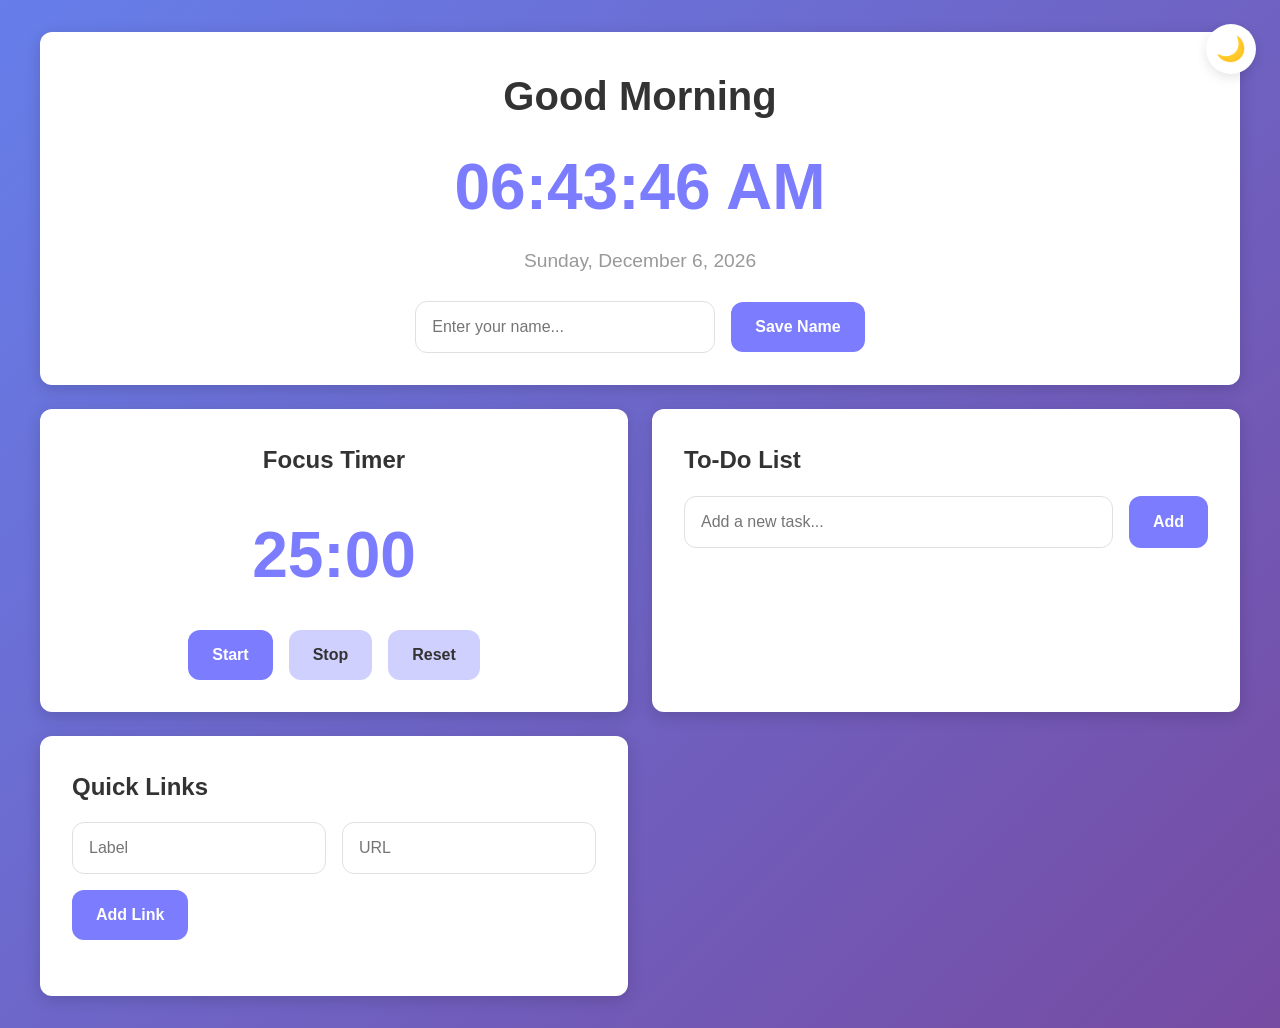
==== index.html @ 29ca8d80 ".config.kiro app.js index.html styles.css" ====
<!DOCTYPE html>
<html lang="en">
<head>
    <meta charset="UTF-8">
    <meta name="viewport" content="width=device-width, initial-scale=1.0">
    <title>Life Dashboard</title>
    <link rel="stylesheet" href="styles.css">
</head>
<body>
    <button id="theme-toggle" class="theme-toggle" aria-label="Toggle theme">
        <span class="theme-icon">🌙</span>
    </button>
    <div class="dashboard">
        <!-- Greeting Widget -->
        <section class="widget greeting-widget">
            <div class="greeting-header">
                <div id="greeting-text"></div>
                <button id="edit-name-btn" class="edit-name-btn hidden" title="Edit name">✏️</button>
            </div>
            <div id="current-time"></div>
            <div id="current-date"></div>
            <div class="name-input-container" id="name-input-container">
                <input type="text" id="name-input" placeholder="Enter your name...">
                <button id="save-name-btn">Save Name</button>
            </div>
        </section>

        <!-- Focus Timer Widget -->
        <section class="widget timer-widget">
            <h2>Focus Timer</h2>
            <div id="timer-display">25:00</div>
            <div class="timer-controls">
                <button id="timer-start">Start</button>
                <button id="timer-stop">Stop</button>
                <button id="timer-reset">Reset</button>
            </div>
            <div id="timer-complete" class="hidden">Session Complete!</div>
        </section>

        <!-- To-Do List Widget -->
        <section class="widget todo-widget">
            <h2>To-Do List</h2>
            <form id="todo-form">
                <input type="text" id="todo-input" placeholder="Add a new task...">
                <button type="submit">Add</button>
            </form>
            <ul id="todo-list"></ul>
        </section>

        <!-- Quick Links Widget -->
        <section class="widget links-widget">
            <h2>Quick Links</h2>
            <form id="links-form">
                <input type="text" id="link-label" placeholder="Label">
                <input type="text" id="link-url" placeholder="URL">
                <button type="submit">Add Link</button>
            </form>
            <div id="links-container"></div>
        </section>
    </div>
    <script src="app.js"></script>
</body>
</html>
---- styles.css ----
/* CSS Reset and Base Styles */
* {
    margin: 0;
    padding: 0;
    box-sizing: border-box;
}

/* CSS Variables for colors and spacing */
:root {
    --primary-color: #7c7cff;
    --background: #cf0707;
    --widget-bg: #ffffff;
    --text-primary: #333333;
    --text-secondary: #999999;
    --border-color: #e0e0e0;
    --success: #4caf50;
    --danger: #ff6b6b;
    --shadow: rgba(0, 0, 0, 0.1);
    --gradient-start: #667eea;
    --gradient-end: #764ba2;
    
    --spacing-xs: 0.5rem;
    --spacing-sm: 1rem;
    --spacing-md: 1.5rem;
    --spacing-lg: 2rem;
    
    --border-radius: 12px;
    --transition: all 0.3s ease;
}

/* Dark mode variables */
body.dark-mode {
    --primary-color: #9d9dff;
    --background: #1a1a2e;
    --widget-bg: #16213e;
    --text-primary: #eaeaea;
    --text-secondary: #a0a0a0;
    --border-color: #2a2a4e;
    --success: #66bb6a;
    --danger: #ff8a80;
    --shadow: rgba(0, 0, 0, 0.3);
    --gradient-start: #0f0c29;
    --gradient-end: #302b63;
}

body {
    font-family: -apple-system, BlinkMacSystemFont, 'Segoe UI', Roboto, Oxygen, Ubuntu, Cantarell, sans-serif;
    background: linear-gradient(135deg, var(--gradient-start) 0%, var(--gradient-end) 100%);
    color: var(--text-primary);
    line-height: 1.6;
    padding: var(--spacing-lg);
    min-height: 100vh;
    transition: var(--transition);
}

/* Grid Layout for widget positioning */
.dashboard {
    display: grid;
    grid-template-columns: repeat(2, 1fr);
    grid-template-rows: auto auto auto;
    gap: var(--spacing-md);
    max-width: 1200px;
    margin: 0 auto;
}

/* Greeting widget spans full width at top */
.greeting-widget {
    grid-column: 1 / -1;
}

/* Timer widget in bottom left */
.timer-widget {
    grid-column: 1;
    grid-row: 2;
}

/* Todo widget in bottom right */
.todo-widget {
    grid-column: 2;
    grid-row: 2;
}

/* Links widget below timer */
.links-widget {
    grid-column: 1;
    grid-row: 3;
}

/* Widget Card Styling */
.widget {
    background-color: var(--widget-bg);
    border: none;
    border-radius: var(--border-radius);
    padding: var(--spacing-lg);
    box-shadow: 0 4px 16px rgba(0, 0, 0, 0.15);
    transition: var(--transition);
}

.widget:hover {
    box-shadow: 0 6px 20px rgba(0, 0, 0, 0.2);
}

.widget h2 {
    font-size: 1.5rem;
    margin-bottom: var(--spacing-sm);
    color: var(--text-primary);
}

/* Greeting Widget Styles */
.greeting-widget {
    text-align: center;
}

.greeting-header {
    display: flex;
    align-items: center;
    justify-content: center;
    gap: var(--spacing-sm);
}

#greeting-text {
    font-size: 2.5rem;
    font-weight: 700;
    color: var(--text-primary);
    margin-bottom: var(--spacing-xs);
}

.edit-name-btn {
    background: none;
    border: none;
    font-size: 1.2rem;
    cursor: pointer;
    padding: 0.25rem 0.5rem;
    opacity: 0.6;
    transition: var(--transition);
    margin-bottom: var(--spacing-xs);
}

.edit-name-btn:hover {
    opacity: 1;
    transform: scale(1.1);
    background: none;
    box-shadow: none;
}

#current-time {
    font-size: 4rem;
    font-weight: 700;
    color: var(--primary-color);
    margin-bottom: var(--spacing-xs);
}

#current-date {
    font-size: 1.2rem;
    color: var(--text-secondary);
}

/* Name input styling */
.name-input-container {
    margin-top: var(--spacing-md);
    display: flex;
    gap: var(--spacing-sm);
    justify-content: center;
    align-items: center;
}

.name-input-container input {
    max-width: 300px;
}

.name-input-container button {
    padding: var(--spacing-sm) var(--spacing-md);
}

/* Theme toggle button */
.theme-toggle {
    position: fixed;
    top: var(--spacing-md);
    right: var(--spacing-md);
    width: 50px;
    height: 50px;
    border-radius: 50%;
    background-color: var(--widget-bg);
    border: none;
    box-shadow: 0 4px 12px var(--shadow);
    cursor: pointer;
    display: flex;
    align-items: center;
    justify-content: center;
    font-size: 1.5rem;
    transition: var(--transition);
    z-index: 1000;
}

.theme-toggle:hover {
    transform: scale(1.1) rotate(15deg);
    box-shadow: 0 6px 16px var(--shadow);
}

/* Focus Timer Widget Styles */
.timer-widget {
    text-align: center;
}

#timer-display {
    font-size: 4rem;
    font-weight: 700;
    color: var(--primary-color);
    margin: var(--spacing-md) 0;
}

.timer-controls {
    display: flex;
    gap: var(--spacing-sm);
    justify-content: center;
    margin-top: var(--spacing-md);
}

.timer-controls button {
    background-color: #d0d0ff;
    color: var(--text-primary);
    transition: var(--transition);
}

.timer-controls button:hover {
    background-color: var(--primary-color);
    color: white;
    transform: translateY(-2px);
    box-shadow: 0 4px 12px rgba(124, 124, 255, 0.3);
}

.timer-controls button:first-child {
    background-color: var(--primary-color);
    color: white;
}

.timer-controls button:first-child:hover {
    background-color: #6b6bdd;
    transform: translateY(-2px);
    box-shadow: 0 4px 12px rgba(124, 124, 255, 0.4);
}

#timer-complete {
    margin-top: var(--spacing-md);
    padding: var(--spacing-sm);
    background-color: var(--success);
    color: white;
    border-radius: var(--border-radius);
    font-weight: 600;
}

.hidden {
    display: none;
}

/* Form Styles */
form {
    display: flex;
    gap: var(--spacing-sm);
    margin-bottom: var(--spacing-md);
}

input[type="text"] {
    flex: 1;
    padding: var(--spacing-sm);
    border: 1px solid var(--border-color);
    border-radius: var(--border-radius);
    font-size: 1rem;
    transition: var(--transition);
}

input[type="text"]:focus {
    outline: none;
    border-color: var(--primary-color);
    box-shadow: 0 0 0 3px rgba(74, 144, 226, 0.1);
}

/* Button Styles */
button {
    padding: var(--spacing-sm) var(--spacing-md);
    background-color: var(--primary-color);
    color: white;
    border: none;
    border-radius: var(--border-radius);
    font-size: 1rem;
    cursor: pointer;
    transition: var(--transition);
    font-weight: 600;
}

button:hover {
    background-color: #6b6bdd;
    transform: translateY(-2px);
    box-shadow: 0 4px 12px rgba(124, 124, 255, 0.3);
}

button:active {
    transform: translateY(0);
}

button:focus {
    outline: none;
    box-shadow: 0 0 0 3px rgba(74, 144, 226, 0.3);
}

/* To-Do List Styles */
#todo-list {
    list-style: none;
}

.todo-item {
    display: flex;
    align-items: center;
    justify-content: space-between;
    gap: var(--spacing-sm);
    padding: var(--spacing-sm);
    border-bottom: 1px solid var(--border-color);
    transition: var(--transition);
}

.todo-item:hover {
    background-color: var(--background);
}

.todo-item:last-child {
    border-bottom: none;
}

.todo-text {
    flex: 1;
    word-break: break-word;
}

/* Task completion styling - strikethrough */
.todo-item.completed .todo-text {
    text-decoration: line-through;
    color: var(--text-secondary);
    opacity: 0.7;
}

.todo-buttons {
    display: flex;
    gap: var(--spacing-xs);
}

.todo-buttons button {
    padding: var(--spacing-xs) var(--spacing-sm);
    font-size: 0.875rem;
}

.todo-delete-btn {
    background-color: var(--danger);
}

.todo-delete-btn:hover {
    background-color: #ff5252;
}

.todo-complete-btn {
    background-color: var(--success);
}

.todo-complete-btn:hover {
    background-color: #45a049;
}

.todo-edit-btn {
    background-color: var(--text-secondary);
}

.todo-edit-btn:hover {
    background-color: #555555;
}

.todo-edit-input {
    flex: 1;
    padding: var(--spacing-xs);
    border: 1px solid var(--border-color);
    border-radius: var(--border-radius);
    font-size: 1rem;
}

.todo-save-btn {
    background-color: var(--success);
    padding: var(--spacing-xs) var(--spacing-sm);
    font-size: 0.875rem;
}

.todo-save-btn:hover {
    background-color: #45a049;
}

.todo-cancel-btn {
    background-color: var(--text-secondary);
    padding: var(--spacing-xs) var(--spacing-sm);
    font-size: 0.875rem;
}

.todo-cancel-btn:hover {
    background-color: #555555;
}

/* Quick Links Styles */
#links-form {
    flex-wrap: wrap;
}

#links-container {
    display: flex;
    flex-wrap: wrap;
    gap: var(--spacing-sm);
}

#links-container .link-item {
    display: flex;
    align-items: center;
    gap: var(--spacing-xs);
    padding: var(--spacing-sm);
    background-color: var(--primary-color);
    border: none;
    border-radius: var(--border-radius);
    transition: var(--transition);
    position: relative;
}

#links-container .link-item:hover {
    background-color: #6b6bdd;
}

#links-container .link-btn {
    background: none;
    color: white;
    padding: 0;
    font-weight: 600;
    flex: 1;
    text-align: left;
}

#links-container .link-btn:hover {
    background: none;
    transform: none;
    text-decoration: none;
}

#links-container .delete-link-btn {
    background-color: rgba(255, 255, 255, 0.2);
    padding: 0.25rem 0.5rem;
    font-size: 0.75rem;
    color: white;
}

#links-container .delete-link-btn:hover {
    background-color: rgba(255, 255, 255, 0.3);
}

/* Responsive Design - Tablet (481px - 768px) */
@media (max-width: 768px) {
    .dashboard {
        grid-template-columns: 1fr;
        grid-template-rows: auto;
        gap: var(--spacing-sm);
    }
    
    .greeting-widget {
        grid-column: 1;
    }
    
    .timer-widget {
        grid-column: 1;
        grid-row: auto;
    }
    
    .todo-widget {
        grid-column: 1;
        grid-row: auto;
    }
    
    .links-widget {
        grid-column: 1;
        grid-row: auto;
    }
    
    #greeting-text {
        font-size: 1.5rem;
    }
    
    #current-time {
        font-size: 2.5rem;
    }
    
    #timer-display {
        font-size: 2.5rem;
    }
}

/* Responsive Design - Mobile (320px - 480px) */
@media (max-width: 480px) {
    body {
        padding: var(--spacing-sm);
    }
    
    .dashboard {
        gap: var(--spacing-sm);
    }
    
    .widget {
        padding: var(--spacing-sm);
    }
    
    .widget h2 {
        font-size: 1.25rem;
    }
    
    #greeting-text {
        font-size: 1.25rem;
    }
    
    #current-time {
        font-size: 2rem;
    }
    
    #current-date {
        font-size: 1rem;
    }
    
    #timer-display {
        font-size: 2rem;
    }
    
    .timer-controls {
        flex-direction: column;
    }
    
    .timer-controls button {
        width: 100%;
    }
    
    form {
        flex-direction: column;
    }
    
    button {
        width: 100%;
    }
    
    #links-form {
        flex-direction: column;
    }
    
    #links-container {
        flex-direction: column;
    }
    
    #links-container .link-item {
        width: 100%;
        justify-content: space-between;
    }
}
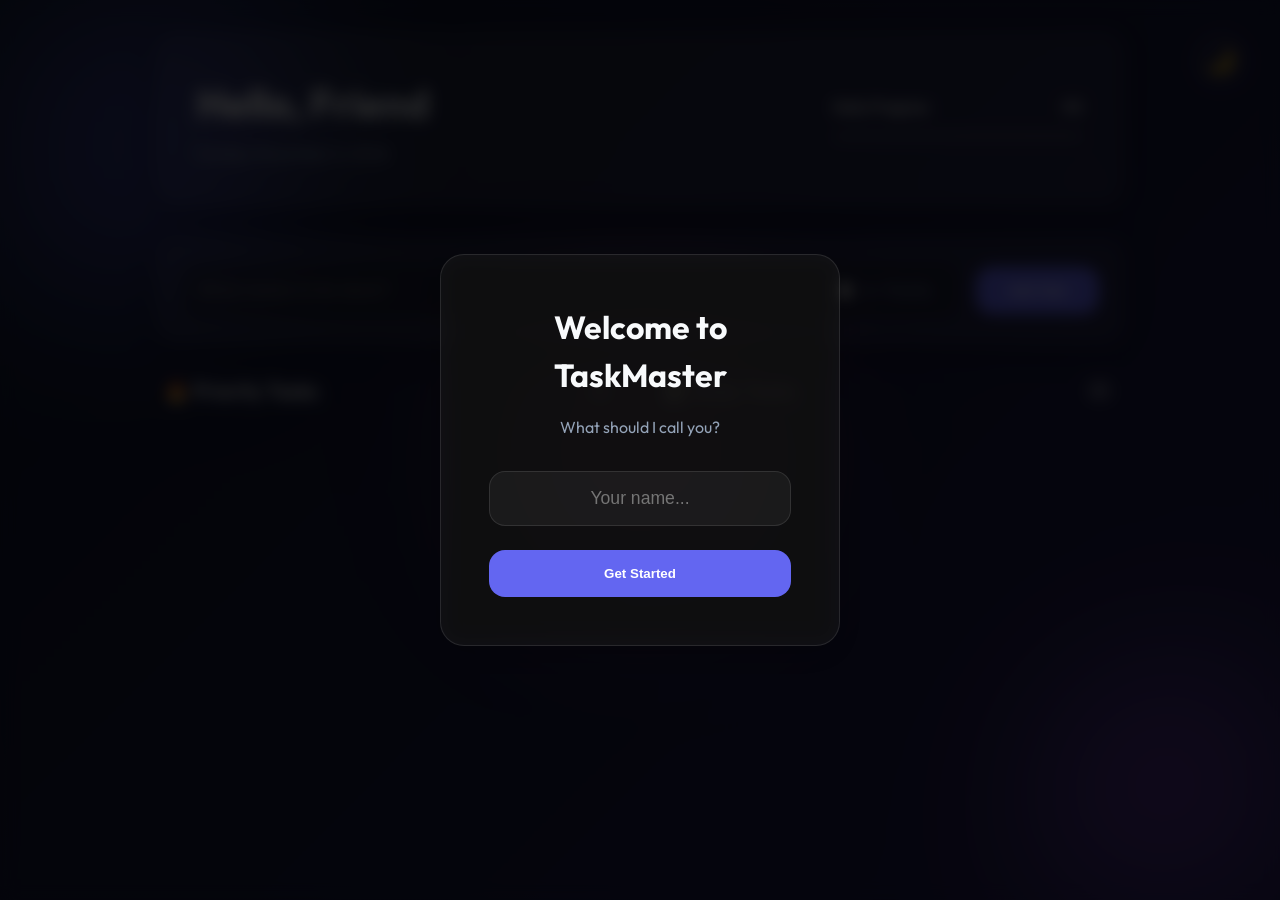
==== commit 15e166e6: "update project" ====
--- a/index.html
+++ b/index.html
@@ -1,63 +1,109 @@
 <!DOCTYPE html>
 <html lang="en">
+
 <head>
     <meta charset="UTF-8">
     <meta name="viewport" content="width=device-width, initial-scale=1.0">
-    <title>Life Dashboard</title>
+    <meta name="description" content="Personal To-Do List with priority tracking and daily progress.">
+    <title>TaskMaster | Personal Productivity</title>
+    <link rel="preconnect" href="https://fonts.googleapis.com">
+    <link rel="preconnect" href="https://fonts.gstatic.com" crossorigin>
+    <link href="https://fonts.googleapis.com/css2?family=Outfit:wght@300;400;600;700&display=swap" rel="stylesheet">
     <link rel="stylesheet" href="styles.css">
 </head>
+
 <body>
+    <div class="background-blobs">
+        <div class="blob blob-1"></div>
+        <div class="blob blob-2"></div>
+        <div class="blob blob-3"></div>
+    </div>
+
     <button id="theme-toggle" class="theme-toggle" aria-label="Toggle theme">
         <span class="theme-icon">🌙</span>
     </button>
-    <div class="dashboard">
-        <!-- Greeting Widget -->
-        <section class="widget greeting-widget">
-            <div class="greeting-header">
-                <div id="greeting-text"></div>
-                <button id="edit-name-btn" class="edit-name-btn hidden" title="Edit name">✏️</button>
+
+    <main class="app-container">
+        <!-- Header Section -->
+        <header class="glass-header">
+            <div class="greeting-area">
+                <h1 id="greeting-text">Hello, <span id="user-name-display">Friend</span></h1>
+                <p id="current-date">Sunday, May 10, 2026</p>
             </div>
-            <div id="current-time"></div>
-            <div id="current-date"></div>
-            <div class="name-input-container" id="name-input-container">
-                <input type="text" id="name-input" placeholder="Enter your name...">
-                <button id="save-name-btn">Save Name</button>
+            <div class="progress-area">
+                <div class="progress-info">
+                    <span>Daily Progress</span>
+                    <span id="progress-percentage">0%</span>
+                </div>
+                <div class="progress-bar-container">
+                    <div id="progress-fill" class="progress-fill" style="width: 0%"></div>
+                </div>
+                <div id="success-message" class="success-message hidden">
+                    Luar biasa! Semua tugas hari ini sudah selesai!
+                </div>
             </div>
+        </header>
+
+        <!-- Warning Banner -->
+        <div id="priority-warning" class="warning-banner hidden">
+            <span class="warning-icon">⚠️</span>
+            <span class="warning-message">You have urgent priority tasks pending!</span>
+        </div>
+
+        <!-- Input Section -->
+        <section class="glass-card input-section">
+            <form id="todo-form">
+                <div class="input-group">
+                    <input type="text" id="todo-input" placeholder="What needs to be done?" required>
+                    <div class="priority-toggle">
+                        <input type="checkbox" id="priority-check" class="hidden-checkbox">
+                        <label for="priority-check" class="priority-label" title="Mark as Priority">
+                            <span class="star-icon">★</span>
+                            Priority
+                        </label>
+                    </div>
+                </div>
+                <button type="submit" id="add-task-btn">Add Task</button>
+            </form>
         </section>
 
-        <!-- Focus Timer Widget -->
-        <section class="widget timer-widget">
-            <h2>Focus Timer</h2>
-            <div id="timer-display">25:00</div>
-            <div class="timer-controls">
-                <button id="timer-start">Start</button>
-                <button id="timer-stop">Stop</button>
-                <button id="timer-reset">Reset</button>
+        <!-- Name Input Modal (Hidden if name exists) -->
+        <div id="name-modal" class="modal hidden">
+            <div class="modal-content glass-card">
+                <h2>Welcome to TaskMaster</h2>
+                <p>What should I call you?</p>
+                <input type="text" id="name-input" placeholder="Your name...">
+                <button id="save-name-btn">Get Started</button>
             </div>
-            <div id="timer-complete" class="hidden">Session Complete!</div>
-        </section>
+        </div>
 
-        <!-- To-Do List Widget -->
-        <section class="widget todo-widget">
-            <h2>To-Do List</h2>
-            <form id="todo-form">
-                <input type="text" id="todo-input" placeholder="Add a new task...">
-                <button type="submit">Add</button>
-            </form>
-            <ul id="todo-list"></ul>
-        </section>
+        <!-- Tasks Container -->
+        <div class="tasks-grid">
+            <!-- Priority Tasks -->
+            <section class="tasks-section">
+                <div class="section-header">
+                    <h2>🔥 Priority Tasks</h2>
+                    <span id="priority-count" class="count-badge">0</span>
+                </div>
+                <ul id="priority-list" class="task-list">
+                    <!-- Tasks will be injected here -->
+                </ul>
+            </section>
 
-        <!-- Quick Links Widget -->
-        <section class="widget links-widget">
-            <h2>Quick Links</h2>
-            <form id="links-form">
-                <input type="text" id="link-label" placeholder="Label">
-                <input type="text" id="link-url" placeholder="URL">
-                <button type="submit">Add Link</button>
-            </form>
-            <div id="links-container"></div>
-        </section>
-    </div>
+            <!-- Normal Tasks -->
+            <section class="tasks-section">
+                <div class="section-header">
+                    <h2>📝 Daily Tasks</h2>
+                    <span id="normal-count" class="count-badge">0</span>
+                </div>
+                <ul id="normal-list" class="task-list">
+                    <!-- Tasks will be injected here -->
+                </ul>
+            </section>
+        </div>
+    </main>
+
     <script src="app.js"></script>
 </body>
-</html>
+
+</html>
--- a/styles.css
+++ b/styles.css
@@ -1,558 +1,553 @@
-/* CSS Reset and Base Styles */
+:root {
+    --primary: #6366f1;
+    --primary-hover: #4f46e5;
+    --bg-gradient: linear-gradient(135deg, #0f172a 0%, #1e1b4b 100%);
+    --card-bg: rgba(255, 255, 255, 0.05);
+    --card-border: rgba(255, 255, 255, 0.1);
+    --text-main: #f8fafc;
+    --text-muted: #94a3b8;
+    --success: #10b981;
+    --warning: #f59e0b;
+    --danger: #ef4444;
+    --star-active: #fbbf24;
+    
+    --glass-blur: 12px;
+    --radius-lg: 1.5rem;
+    --radius-md: 1rem;
+    --transition: all 0.4s cubic-bezier(0.4, 0, 0.2, 1);
+}
+
+body.light-mode {
+    --primary: #4f46e5;
+    --primary-hover: #4338ca;
+    --bg-gradient: linear-gradient(135deg, #f1f5f9 0%, #e2e8f0 100%);
+    --card-bg: rgba(255, 255, 255, 0.7);
+    --card-border: rgba(0, 0, 0, 0.05);
+    --text-main: #1e293b;
+    --text-muted: #64748b;
+}
+
 * {
     margin: 0;
     padding: 0;
     box-sizing: border-box;
 }
 
-/* CSS Variables for colors and spacing */
-:root {
-    --primary-color: #7c7cff;
-    --background: #cf0707;
-    --widget-bg: #ffffff;
-    --text-primary: #333333;
-    --text-secondary: #999999;
-    --border-color: #e0e0e0;
-    --success: #4caf50;
-    --danger: #ff6b6b;
-    --shadow: rgba(0, 0, 0, 0.1);
-    --gradient-start: #667eea;
-    --gradient-end: #764ba2;
-    
-    --spacing-xs: 0.5rem;
-    --spacing-sm: 1rem;
-    --spacing-md: 1.5rem;
-    --spacing-lg: 2rem;
-    
-    --border-radius: 12px;
-    --transition: all 0.3s ease;
-}
-
-/* Dark mode variables */
-body.dark-mode {
-    --primary-color: #9d9dff;
-    --background: #1a1a2e;
-    --widget-bg: #16213e;
-    --text-primary: #eaeaea;
-    --text-secondary: #a0a0a0;
-    --border-color: #2a2a4e;
-    --success: #66bb6a;
-    --danger: #ff8a80;
-    --shadow: rgba(0, 0, 0, 0.3);
-    --gradient-start: #0f0c29;
-    --gradient-end: #302b63;
-}
-
 body {
-    font-family: -apple-system, BlinkMacSystemFont, 'Segoe UI', Roboto, Oxygen, Ubuntu, Cantarell, sans-serif;
-    background: linear-gradient(135deg, var(--gradient-start) 0%, var(--gradient-end) 100%);
-    color: var(--text-primary);
-    line-height: 1.6;
-    padding: var(--spacing-lg);
+    font-family: 'Outfit', sans-serif;
+    background: var(--bg-gradient);
+    color: var(--text-main);
     min-height: 100vh;
-    transition: var(--transition);
-}
-
-/* Grid Layout for widget positioning */
-.dashboard {
+    overflow-x: hidden;
+    line-height: 1.5;
+    transition: background 0.5s ease;
+}
+
+/* Background Blobs */
+.background-blobs {
+    position: fixed;
+    top: 0;
+    left: 0;
+    width: 100%;
+    height: 100%;
+    z-index: -1;
+    overflow: hidden;
+    filter: blur(80px);
+}
+
+.blob {
+    position: absolute;
+    border-radius: 50%;
+    opacity: 0.4;
+    animation: move 20s infinite alternate;
+}
+
+.blob-1 {
+    width: 400px;
+    height: 400px;
+    background: var(--primary);
+    top: -100px;
+    left: -100px;
+}
+
+.blob-2 {
+    width: 300px;
+    height: 300px;
+    background: #a855f7;
+    bottom: -50px;
+    right: -50px;
+    animation-delay: -5s;
+}
+
+.blob-3 {
+    width: 250px;
+    height: 250px;
+    background: #ec4899;
+    top: 50%;
+    left: 50%;
+    transform: translate(-50%, -50%);
+    animation-delay: -10s;
+}
+
+@keyframes move {
+    from { transform: translate(0, 0) scale(1); }
+    to { transform: translate(50px, 100px) scale(1.1); }
+}
+
+/* Layout Containers */
+.app-container {
+    max-width: 1000px;
+    margin: 0 auto;
+    padding: 2rem 1rem;
+    display: flex;
+    flex-direction: column;
+    gap: 2rem;
+}
+
+/* Glassmorphism Common */
+.glass-header, .glass-card {
+    background: var(--card-bg);
+    backdrop-filter: blur(var(--glass-blur));
+    -webkit-backdrop-filter: blur(var(--glass-blur));
+    border: 1px solid var(--card-border);
+    border-radius: var(--radius-lg);
+    box-shadow: 0 8px 32px 0 rgba(0, 0, 0, 0.2);
+}
+
+/* Header Section */
+.glass-header {
+    padding: 2.5rem;
     display: grid;
-    grid-template-columns: repeat(2, 1fr);
-    grid-template-rows: auto auto auto;
-    gap: var(--spacing-md);
-    max-width: 1200px;
-    margin: 0 auto;
-}
-
-/* Greeting widget spans full width at top */
-.greeting-widget {
-    grid-column: 1 / -1;
-}
-
-/* Timer widget in bottom left */
-.timer-widget {
-    grid-column: 1;
-    grid-row: 2;
-}
-
-/* Todo widget in bottom right */
-.todo-widget {
-    grid-column: 2;
-    grid-row: 2;
-}
-
-/* Links widget below timer */
-.links-widget {
-    grid-column: 1;
-    grid-row: 3;
-}
-
-/* Widget Card Styling */
-.widget {
-    background-color: var(--widget-bg);
-    border: none;
-    border-radius: var(--border-radius);
-    padding: var(--spacing-lg);
-    box-shadow: 0 4px 16px rgba(0, 0, 0, 0.15);
-    transition: var(--transition);
-}
-
-.widget:hover {
-    box-shadow: 0 6px 20px rgba(0, 0, 0, 0.2);
-}
-
-.widget h2 {
-    font-size: 1.5rem;
-    margin-bottom: var(--spacing-sm);
-    color: var(--text-primary);
-}
-
-/* Greeting Widget Styles */
-.greeting-widget {
-    text-align: center;
-}
-
-.greeting-header {
-    display: flex;
-    align-items: center;
-    justify-content: center;
-    gap: var(--spacing-sm);
-}
-
-#greeting-text {
+    grid-template-columns: 1fr auto;
+    align-items: center;
+    gap: 2rem;
+}
+
+.greeting-area h1 {
     font-size: 2.5rem;
     font-weight: 700;
-    color: var(--text-primary);
-    margin-bottom: var(--spacing-xs);
-}
-
-.edit-name-btn {
+    margin-bottom: 0.5rem;
+    background: linear-gradient(to right, #fff, #94a3b8);
+    -webkit-background-clip: text;
+    background-clip: text;
+    -webkit-text-fill-color: transparent;
+}
+
+body.light-mode .greeting-area h1 {
+    background: linear-gradient(to right, #1e293b, #64748b);
+    -webkit-background-clip: text;
+    background-clip: text;
+    -webkit-text-fill-color: transparent;
+}
+
+#current-date {
+    color: var(--text-muted);
+    font-weight: 400;
+}
+
+.progress-area {
+    width: 250px;
+}
+
+.progress-info {
+    display: flex;
+    justify-content: space-between;
+    margin-bottom: 0.75rem;
+    font-weight: 600;
+    font-size: 0.9rem;
+}
+
+.progress-bar-container {
+    height: 10px;
+    background: rgba(255, 255, 255, 0.1);
+    border-radius: 5px;
+    overflow: hidden;
+}
+
+.progress-fill {
+    height: 100%;
+    background: linear-gradient(90deg, var(--primary), #a855f7);
+    width: 0%;
+    transition: width 0.8s cubic-bezier(0.65, 0, 0.35, 1);
+}
+
+.success-message {
+    margin-top: 1rem;
+    padding: 0.75rem;
+    background: rgba(16, 185, 129, 0.15);
+    border: 1px solid rgba(16, 185, 129, 0.3);
+    border-radius: var(--radius-md);
+    color: #34d399;
+    font-weight: 600;
+    text-align: center;
+    font-size: 0.9rem;
+    animation: bounceIn 0.6s cubic-bezier(0.68, -0.55, 0.265, 1.55);
+}
+
+@keyframes bounceIn {
+    0% { transform: scale(0.3); opacity: 0; }
+    50% { transform: scale(1.05); opacity: 0.8; }
+    70% { transform: scale(0.9); opacity: 0.9; }
+    100% { transform: scale(1); opacity: 1; }
+}
+
+/* Warning Banner */
+.warning-banner {
+    background: rgba(239, 68, 68, 0.15);
+    border: 1px solid rgba(239, 68, 68, 0.3);
+    padding: 1rem 1.5rem;
+    border-radius: var(--radius-md);
+    display: flex;
+    align-items: center;
+    gap: 1rem;
+    color: #fca5a5;
+    animation: slideIn 0.5s ease-out;
+}
+
+@keyframes slideIn {
+    from { transform: translateY(-20px); opacity: 0; }
+    to { transform: translateY(0); opacity: 1; }
+}
+
+.warning-icon {
+    font-size: 1.2rem;
+}
+
+/* Input Section */
+.input-section {
+    padding: 1.5rem;
+}
+
+#todo-form {
+    display: flex;
+    gap: 1rem;
+    align-items: center;
+}
+
+.input-group {
+    flex: 1;
+    display: flex;
+    background: rgba(0, 0, 0, 0.2);
+    border-radius: var(--radius-md);
+    padding: 0.5rem 1rem;
+    border: 1px solid var(--card-border);
+    transition: var(--transition);
+}
+
+.input-group:focus-within {
+    border-color: var(--primary);
+    box-shadow: 0 0 0 4px rgba(99, 102, 241, 0.2);
+}
+
+#todo-input {
+    flex: 1;
     background: none;
     border: none;
-    font-size: 1.2rem;
-    cursor: pointer;
-    padding: 0.25rem 0.5rem;
+    color: white;
+    font-size: 1.1rem;
+    outline: none;
+    padding: 0.5rem 0;
+}
+
+body.light-mode #todo-input {
+    color: #1e293b;
+}
+
+.priority-toggle {
+    display: flex;
+    align-items: center;
+}
+
+.priority-label {
+    cursor: pointer;
+    display: flex;
+    align-items: center;
+    gap: 0.5rem;
+    padding: 0.5rem 0.75rem;
+    border-radius: 0.75rem;
+    font-size: 0.9rem;
+    color: var(--text-muted);
+    transition: var(--transition);
+}
+
+.hidden-checkbox:checked + .priority-label {
+    color: var(--star-active);
+    background: rgba(251, 191, 36, 0.1);
+}
+
+.hidden-checkbox:checked + .priority-label .star-icon {
+    color: var(--star-active);
+}
+
+#add-task-btn {
+    background: var(--primary);
+    color: white;
+    border: none;
+    padding: 1rem 2rem;
+    border-radius: var(--radius-md);
+    font-weight: 700;
+    cursor: pointer;
+    transition: var(--transition);
+}
+
+#add-task-btn:hover {
+    background: var(--primary-hover);
+    transform: translateY(-2px);
+    box-shadow: 0 4px 12px rgba(99, 102, 241, 0.4);
+}
+
+/* Tasks Grid */
+.tasks-grid {
+    display: grid;
+    grid-template-columns: 1fr 1fr;
+    gap: 2rem;
+}
+
+.tasks-section {
+    display: flex;
+    flex-direction: column;
+    gap: 1.5rem;
+}
+
+.section-header {
+    display: flex;
+    justify-content: space-between;
+    align-items: center;
+    padding: 0 0.5rem;
+}
+
+.section-header h2 {
+    font-size: 1.25rem;
+    font-weight: 600;
+}
+
+.count-badge {
+    background: rgba(255, 255, 255, 0.1);
+    padding: 0.25rem 0.75rem;
+    border-radius: 1rem;
+    font-size: 0.8rem;
+    font-weight: 700;
+}
+
+.task-list {
+    list-style: none;
+    display: flex;
+    flex-direction: column;
+    gap: 1rem;
+}
+
+/* Task Item Styling */
+.task-item {
+    background: var(--card-bg);
+    backdrop-filter: blur(var(--glass-blur));
+    border: 1px solid var(--card-border);
+    padding: 1.25rem;
+    border-radius: var(--radius-md);
+    display: flex;
+    align-items: center;
+    gap: 1rem;
+    transition: var(--transition);
+    animation: fadeIn 0.4s ease-out;
+}
+
+@keyframes fadeIn {
+    from { opacity: 0; transform: translateY(10px); }
+    to { opacity: 1; transform: translateY(0); }
+}
+
+.task-item:hover {
+    transform: translateX(5px);
+    border-color: var(--primary);
+}
+
+.checkbox-container {
+    position: relative;
+    width: 24px;
+    height: 24px;
+    cursor: pointer;
+}
+
+.task-checkbox {
+    appearance: none;
+    width: 24px;
+    height: 24px;
+    border: 2px solid var(--primary);
+    border-radius: 6px;
+    background: none;
+    cursor: pointer;
+    transition: var(--transition);
+}
+
+.task-checkbox:checked {
+    background: var(--primary);
+}
+
+.task-checkbox:checked::after {
+    content: '✓';
+    position: absolute;
+    top: 50%;
+    left: 50%;
+    transform: translate(-50%, -50%);
+    color: white;
+    font-size: 0.8rem;
+}
+
+.task-content {
+    flex: 1;
+}
+
+.task-text {
+    font-size: 1rem;
+    transition: var(--transition);
+}
+
+.task-item.completed .task-text {
+    color: var(--text-muted);
+    text-decoration: line-through;
     opacity: 0.6;
-    transition: var(--transition);
-    margin-bottom: var(--spacing-xs);
-}
-
-.edit-name-btn:hover {
+}
+
+.task-actions {
+    display: flex;
+    gap: 0.5rem;
+    opacity: 0;
+    transition: var(--transition);
+}
+
+.task-item:hover .task-actions {
     opacity: 1;
-    transform: scale(1.1);
-    background: none;
-    box-shadow: none;
-}
-
-#current-time {
-    font-size: 4rem;
-    font-weight: 700;
-    color: var(--primary-color);
-    margin-bottom: var(--spacing-xs);
-}
-
-#current-date {
-    font-size: 1.2rem;
-    color: var(--text-secondary);
-}
-
-/* Name input styling */
-.name-input-container {
-    margin-top: var(--spacing-md);
-    display: flex;
-    gap: var(--spacing-sm);
-    justify-content: center;
-    align-items: center;
-}
-
-.name-input-container input {
-    max-width: 300px;
-}
-
-.name-input-container button {
-    padding: var(--spacing-sm) var(--spacing-md);
-}
-
-/* Theme toggle button */
+}
+
+.action-btn {
+    background: rgba(255, 255, 255, 0.05);
+    border: none;
+    color: var(--text-muted);
+    padding: 0.5rem;
+    border-radius: 0.5rem;
+    cursor: pointer;
+    transition: var(--transition);
+}
+
+.delete-btn:hover {
+    color: var(--danger);
+    background: rgba(239, 68, 68, 0.1);
+}
+
+/* Theme Toggle */
 .theme-toggle {
     position: fixed;
-    top: var(--spacing-md);
-    right: var(--spacing-md);
-    width: 50px;
-    height: 50px;
+    top: 2rem;
+    right: 2rem;
+    width: 3.5rem;
+    height: 3.5rem;
     border-radius: 50%;
-    background-color: var(--widget-bg);
-    border: none;
-    box-shadow: 0 4px 12px var(--shadow);
-    cursor: pointer;
+    background: var(--card-bg);
+    backdrop-filter: blur(var(--glass-blur));
+    border: 1px solid var(--card-border);
+    cursor: pointer;
+    font-size: 1.5rem;
     display: flex;
     align-items: center;
     justify-content: center;
-    font-size: 1.5rem;
-    transition: var(--transition);
+    z-index: 100;
+    transition: var(--transition);
+}
+
+.theme-toggle:hover {
+    transform: rotate(15deg) scale(1.1);
+}
+
+/* Modal Styling */
+.modal {
+    position: fixed;
+    top: 0;
+    left: 0;
+    width: 100%;
+    height: 100%;
+    background: rgba(0, 0, 0, 0.8);
+    display: flex;
+    align-items: center;
+    justify-content: center;
     z-index: 1000;
-}
-
-.theme-toggle:hover {
-    transform: scale(1.1) rotate(15deg);
-    box-shadow: 0 6px 16px var(--shadow);
-}
-
-/* Focus Timer Widget Styles */
-.timer-widget {
+    backdrop-filter: blur(8px);
+}
+
+.modal-content {
+    width: 400px;
+    padding: 3rem;
     text-align: center;
 }
 
-#timer-display {
-    font-size: 4rem;
-    font-weight: 700;
-    color: var(--primary-color);
-    margin: var(--spacing-md) 0;
-}
-
-.timer-controls {
-    display: flex;
-    gap: var(--spacing-sm);
-    justify-content: center;
-    margin-top: var(--spacing-md);
-}
-
-.timer-controls button {
-    background-color: #d0d0ff;
-    color: var(--text-primary);
-    transition: var(--transition);
-}
-
-.timer-controls button:hover {
-    background-color: var(--primary-color);
+.modal h2 {
+    font-size: 2rem;
+    margin-bottom: 1rem;
+}
+
+.modal p {
+    color: var(--text-muted);
+    margin-bottom: 2rem;
+}
+
+.modal input {
+    width: 100%;
+    padding: 1rem;
+    background: rgba(255, 255, 255, 0.05);
+    border: 1px solid var(--card-border);
+    border-radius: var(--radius-md);
     color: white;
-    transform: translateY(-2px);
-    box-shadow: 0 4px 12px rgba(124, 124, 255, 0.3);
-}
-
-.timer-controls button:first-child {
-    background-color: var(--primary-color);
-    color: white;
-}
-
-.timer-controls button:first-child:hover {
-    background-color: #6b6bdd;
-    transform: translateY(-2px);
-    box-shadow: 0 4px 12px rgba(124, 124, 255, 0.4);
-}
-
-#timer-complete {
-    margin-top: var(--spacing-md);
-    padding: var(--spacing-sm);
-    background-color: var(--success);
-    color: white;
-    border-radius: var(--border-radius);
-    font-weight: 600;
-}
-
-.hidden {
-    display: none;
-}
-
-/* Form Styles */
-form {
-    display: flex;
-    gap: var(--spacing-sm);
-    margin-bottom: var(--spacing-md);
-}
-
-input[type="text"] {
-    flex: 1;
-    padding: var(--spacing-sm);
-    border: 1px solid var(--border-color);
-    border-radius: var(--border-radius);
-    font-size: 1rem;
-    transition: var(--transition);
-}
-
-input[type="text"]:focus {
-    outline: none;
-    border-color: var(--primary-color);
-    box-shadow: 0 0 0 3px rgba(74, 144, 226, 0.1);
-}
-
-/* Button Styles */
-button {
-    padding: var(--spacing-sm) var(--spacing-md);
-    background-color: var(--primary-color);
+    margin-bottom: 1.5rem;
+    text-align: center;
+    font-size: 1.1rem;
+}
+
+.modal button {
+    width: 100%;
+    padding: 1rem;
+    background: var(--primary);
     color: white;
     border: none;
-    border-radius: var(--border-radius);
-    font-size: 1rem;
-    cursor: pointer;
-    transition: var(--transition);
-    font-weight: 600;
-}
-
-button:hover {
-    background-color: #6b6bdd;
-    transform: translateY(-2px);
-    box-shadow: 0 4px 12px rgba(124, 124, 255, 0.3);
-}
-
-button:active {
-    transform: translateY(0);
-}
-
-button:focus {
-    outline: none;
-    box-shadow: 0 0 0 3px rgba(74, 144, 226, 0.3);
-}
-
-/* To-Do List Styles */
-#todo-list {
-    list-style: none;
-}
-
-.todo-item {
-    display: flex;
-    align-items: center;
-    justify-content: space-between;
-    gap: var(--spacing-sm);
-    padding: var(--spacing-sm);
-    border-bottom: 1px solid var(--border-color);
-    transition: var(--transition);
-}
-
-.todo-item:hover {
-    background-color: var(--background);
-}
-
-.todo-item:last-child {
-    border-bottom: none;
-}
-
-.todo-text {
-    flex: 1;
-    word-break: break-word;
-}
-
-/* Task completion styling - strikethrough */
-.todo-item.completed .todo-text {
-    text-decoration: line-through;
-    color: var(--text-secondary);
-    opacity: 0.7;
-}
-
-.todo-buttons {
-    display: flex;
-    gap: var(--spacing-xs);
-}
-
-.todo-buttons button {
-    padding: var(--spacing-xs) var(--spacing-sm);
-    font-size: 0.875rem;
-}
-
-.todo-delete-btn {
-    background-color: var(--danger);
-}
-
-.todo-delete-btn:hover {
-    background-color: #ff5252;
-}
-
-.todo-complete-btn {
-    background-color: var(--success);
-}
-
-.todo-complete-btn:hover {
-    background-color: #45a049;
-}
-
-.todo-edit-btn {
-    background-color: var(--text-secondary);
-}
-
-.todo-edit-btn:hover {
-    background-color: #555555;
-}
-
-.todo-edit-input {
-    flex: 1;
-    padding: var(--spacing-xs);
-    border: 1px solid var(--border-color);
-    border-radius: var(--border-radius);
-    font-size: 1rem;
-}
-
-.todo-save-btn {
-    background-color: var(--success);
-    padding: var(--spacing-xs) var(--spacing-sm);
-    font-size: 0.875rem;
-}
-
-.todo-save-btn:hover {
-    background-color: #45a049;
-}
-
-.todo-cancel-btn {
-    background-color: var(--text-secondary);
-    padding: var(--spacing-xs) var(--spacing-sm);
-    font-size: 0.875rem;
-}
-
-.todo-cancel-btn:hover {
-    background-color: #555555;
-}
-
-/* Quick Links Styles */
-#links-form {
-    flex-wrap: wrap;
-}
-
-#links-container {
-    display: flex;
-    flex-wrap: wrap;
-    gap: var(--spacing-sm);
-}
-
-#links-container .link-item {
-    display: flex;
-    align-items: center;
-    gap: var(--spacing-xs);
-    padding: var(--spacing-sm);
-    background-color: var(--primary-color);
-    border: none;
-    border-radius: var(--border-radius);
-    transition: var(--transition);
-    position: relative;
-}
-
-#links-container .link-item:hover {
-    background-color: #6b6bdd;
-}
-
-#links-container .link-btn {
-    background: none;
-    color: white;
-    padding: 0;
-    font-weight: 600;
-    flex: 1;
-    text-align: left;
-}
-
-#links-container .link-btn:hover {
-    background: none;
-    transform: none;
-    text-decoration: none;
-}
-
-#links-container .delete-link-btn {
-    background-color: rgba(255, 255, 255, 0.2);
-    padding: 0.25rem 0.5rem;
-    font-size: 0.75rem;
-    color: white;
-}
-
-#links-container .delete-link-btn:hover {
-    background-color: rgba(255, 255, 255, 0.3);
-}
-
-/* Responsive Design - Tablet (481px - 768px) */
+    border-radius: var(--radius-md);
+    font-weight: 700;
+    cursor: pointer;
+}
+
+.hidden {
+    display: none !important;
+}
+
+/* Responsive Design */
+@media (max-width: 900px) {
+    .tasks-grid {
+        grid-template-columns: 1fr;
+    }
+}
+
 @media (max-width: 768px) {
-    .dashboard {
+    .glass-header {
         grid-template-columns: 1fr;
-        grid-template-rows: auto;
-        gap: var(--spacing-sm);
+        text-align: center;
     }
     
-    .greeting-widget {
-        grid-column: 1;
+    .progress-area {
+        width: 100%;
     }
     
-    .timer-widget {
-        grid-column: 1;
-        grid-row: auto;
+    #todo-form {
+        flex-direction: column;
     }
     
-    .todo-widget {
-        grid-column: 1;
-        grid-row: auto;
+    #add-task-btn {
+        width: 100%;
+    }
+}
+
+@media (max-width: 480px) {
+    .greeting-area h1 {
+        font-size: 2rem;
     }
     
-    .links-widget {
-        grid-column: 1;
-        grid-row: auto;
-    }
-    
-    #greeting-text {
-        font-size: 1.5rem;
-    }
-    
-    #current-time {
-        font-size: 2.5rem;
-    }
-    
-    #timer-display {
-        font-size: 2.5rem;
-    }
-}
-
-/* Responsive Design - Mobile (320px - 480px) */
-@media (max-width: 480px) {
-    body {
-        padding: var(--spacing-sm);
-    }
-    
-    .dashboard {
-        gap: var(--spacing-sm);
-    }
-    
-    .widget {
-        padding: var(--spacing-sm);
-    }
-    
-    .widget h2 {
-        font-size: 1.25rem;
-    }
-    
-    #greeting-text {
-        font-size: 1.25rem;
-    }
-    
-    #current-time {
-        font-size: 2rem;
-    }
-    
-    #current-date {
-        font-size: 1rem;
-    }
-    
-    #timer-display {
-        font-size: 2rem;
-    }
-    
-    .timer-controls {
-        flex-direction: column;
-    }
-    
-    .timer-controls button {
-        width: 100%;
-    }
-    
-    form {
-        flex-direction: column;
-    }
-    
-    button {
-        width: 100%;
-    }
-    
-    #links-form {
-        flex-direction: column;
-    }
-    
-    #links-container {
-        flex-direction: column;
-    }
-    
-    #links-container .link-item {
-        width: 100%;
-        justify-content: space-between;
-    }
-}
+    .app-container {
+        padding: 1rem;
+    }
+}
+
